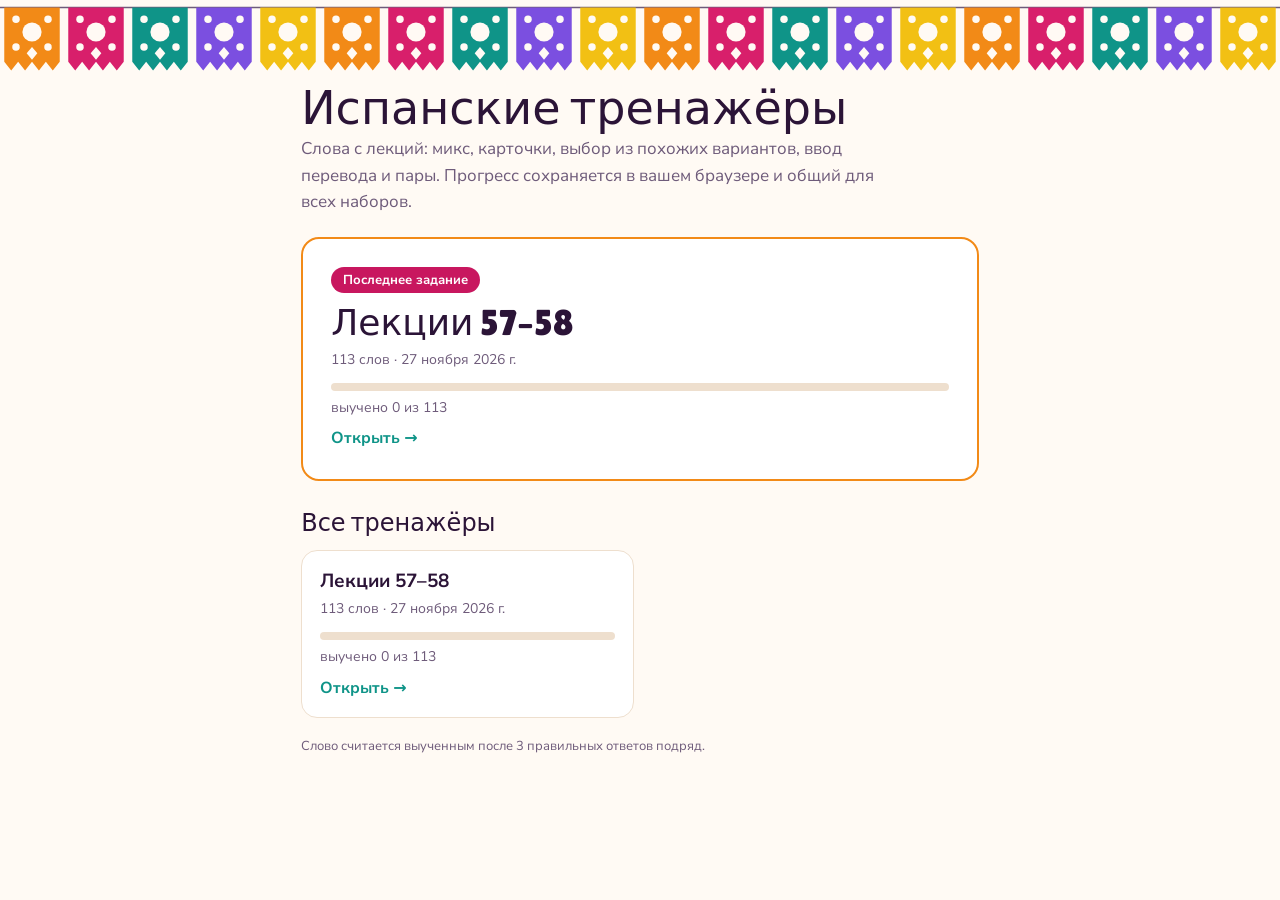
==== index.html @ 7459cb9e "Сайт тренажёров: список, движок, лекции 57–58 Co-Authored-By: Claude Opus 5.5 <noreply@anthropic.com" ====
<!DOCTYPE html>
<html lang="ru">
<head>
<meta charset="utf-8">
<meta name="viewport" content="width=device-width,initial-scale=1">
<title>Испанские тренажёры</title>
<link rel="preconnect" href="https://fonts.googleapis.com">
<link rel="preconnect" href="https://fonts.gstatic.com" crossorigin>
<link href="https://fonts.googleapis.com/css2?family=Lilita+One&family=Nunito+Sans:opsz,wght@6..12,400;6..12,700&display=swap" rel="stylesheet">
<link rel="stylesheet" href="assets/style.css">
</head>
<body>
<svg class="picado" id="pic" viewBox="0 0 1200 74" preserveAspectRatio="xMidYMin slice" aria-hidden="true"></svg>
<div class="wrap">
  <h1>Испанские тренажёры</h1>
  <p class="lead">Слова с лекций: микс, карточки, выбор из похожих вариантов, ввод перевода и пары. Прогресс сохраняется в вашем браузере и общий для всех наборов.</p>
  <div id="hero"></div>
  <h2>Все тренажёры</h2>
  <div class="grid" id="list"><p class="sub">Загружаю…</p></div>
  <p class="foot">Слово считается выученным после 3 правильных ответов подряд.</p>
</div>
<script src="assets/picado.js"></script>
<script>
{
const esc=s=>String(s).replace(/[&<>"']/g,c=>({"&":"&amp;","<":"&lt;",">":"&gt;",'"':"&quot;","'":"&#39;"}[c]));
let STATS={};try{STATS=JSON.parse(localStorage.getItem("espanol-stats")||"{}")||{}}catch(e){}
const fmt=d=>{try{return new Date(d+"T12:00:00").toLocaleDateString("ru-RU",{day:"numeric",month:"long",year:"numeric"})}catch(e){return d}};
const prog=(words,learned)=>`<div class="bar"><i style="width:${words?Math.round(learned/words*100):0}%"></i></div><div class="m">выучено ${learned} из ${words}</div>`;
const list=document.getElementById("list"),hero=document.getElementById("hero");
fetch("sets/index.json",{cache:"no-cache"}).then(r=>{if(!r.ok)throw 0;return r.json()}).then(async ix=>{
  const sets=[...ix.sets].sort((a,b)=>(b.date||"").localeCompare(a.date||""));
  const info=await Promise.all(sets.map(s=>fetch("sets/"+encodeURIComponent(s.id)+".txt",{cache:"no-cache"}).then(r=>r.ok?r.text():"").catch(()=>"").then(t=>{
    const es=t.trim()?t.trim().split("\n").map(l=>l.split("|")[0].trim()):[];
    return{...s,words:es.length,learned:es.filter(e=>(STATS[e]||{}).s>=3).length}})));
  const L=info.find(s=>s.id===ix.latest);
  if(L)hero.innerHTML=`<a class="hero" href="latest/"><span class="badge">Последнее задание</span><div class="t">${esc(L.title)}</div><div class="m">${L.words} слов${L.date?" · "+esc(fmt(L.date)):""}</div>${prog(L.words,L.learned)}<span class="go">Открыть →</span></a>`;
  list.innerHTML=info.map(s=>`<a class="card" href="trainer.html?set=${encodeURIComponent(s.id)}"><div class="t">${esc(s.title)}</div><div class="m">${s.words} слов${s.date?" · "+esc(fmt(s.date)):""}</div>${prog(s.words,s.learned)}<span class="go">Открыть →</span></a>`).join("")||`<p class="sub">Пока нет ни одного тренажёра.</p>`;
}).catch(()=>{list.innerHTML=`<p class="sub">Не удалось загрузить список. Обновите страницу.</p>`});
}
</script>
</body>
</html>
---- assets/style.css ----
/* Shared styles for the catalog and the trainer.
   VOICE: warm, playful study tool, like a friend quizzing you over coffee
   IDEA: a fiesta of papel picado (Coco and Día de Muertos run through these lessons)
   PICTURE: the working quiz card itself, under a strip of cut-paper flags
   COLOUR and TYPE: marigold lead, magenta support, teal accent; Lilita One + Nunito Sans
   LAYOUT: one centred column; title, mode chips, big quiz card; stacks naturally on phones */
:root{color-scheme:light dark;--bg:light-dark(#fffaf4,#160c28);--ink:light-dark(#2b1437,#f5edfb);--muted:light-dark(#6e5b7a,#b8a7cb);--card:light-dark(#ffffff,#221539);--line:light-dark(#eedfce,#3b2a5a);--mari:#f28a17;--mag:light-dark(#c8175f,#ff5c9d);--teal:#0f9488;--vio:#7b4fe0;--ok:light-dark(#08774f,#63d9a7);--okbg:light-dark(#e4f6ee,#123a2e);--bad:light-dark(#c3123e,#ff8aa5);--badbg:light-dark(#fde7ec,#3d1424)}
:root[data-theme=light]{color-scheme:light}:root[data-theme=dark]{color-scheme:dark}
*{box-sizing:border-box;min-width:0}
body{margin:0;background:var(--bg);color:var(--ink);font:16px/1.55 "Nunito Sans",system-ui,sans-serif;overflow-x:clip}
.picado{display:block;width:100%;height:74px}.picado .h{fill:var(--bg)}.picado .str{stroke:var(--muted);stroke-width:1.5;fill:none}
.wrap{max-width:780px;margin:0 auto;padding:4px max(4vw,16px) 48px}
h1{font:400 clamp(32px,6vw,46px)/1.05 "Lilita One",system-ui,sans-serif;margin:6px 0 4px;text-wrap:balance}
.sub{color:var(--muted);margin:0 0 16px}
.badge[hidden]{display:none}.badge{display:inline-block;background:var(--mag);color:#fff;font-size:13px;font-weight:700;padding:3px 12px;border-radius:999px}
.modes{display:flex;gap:8px;overflow-x:auto;padding:2px 2px 10px;margin:0 -2px 4px;scrollbar-width:thin}
.chip{flex:none;font:inherit;font-size:15px;font-weight:700;padding:9px 14px;min-height:44px;border-radius:999px;border:1.5px solid var(--line);background:var(--card);color:var(--ink);cursor:pointer}
.chip:hover{border-color:var(--mari)}.chip[aria-pressed=true]{background:var(--mari);border-color:var(--mari);color:#2b1300}
.desc{color:var(--muted);font-size:15px;margin:2px 0 14px;min-height:24px}
.stage{background:var(--card);border:1.5px solid var(--line);border-radius:18px;padding:clamp(18px,4vw,32px);min-height:360px}
.meta{display:flex;justify-content:space-between;align-items:center;gap:12px;flex-wrap:wrap;font-size:14px;color:var(--muted);margin-bottom:8px}
.bar{height:8px;border-radius:99px;background:var(--line);overflow:hidden;margin-bottom:18px}.bar i{display:block;height:100%;background:var(--teal);transition:width .3s}
.lbl{font-size:14px;font-weight:700;color:var(--mag)}
.prompt{font:400 clamp(28px,6vw,40px)/1.15 "Lilita One",system-ui,sans-serif;margin:8px 0 22px;display:flex;align-items:center;gap:12px;flex-wrap:wrap;overflow-wrap:anywhere}
.shake{animation:sh .35s}@keyframes sh{25%{transform:translateX(-6px)}75%{transform:translateX(6px)}}
.opts{display:grid;grid-template-columns:repeat(auto-fit,minmax(min(100%,240px),1fr));gap:10px}
.opt{display:flex;gap:10px;align-items:center;text-align:left;font:inherit;font-size:17px;padding:12px 14px;min-height:52px;border-radius:12px;border:1.5px solid var(--line);background:var(--bg);color:var(--ink);cursor:pointer;overflow-wrap:anywhere}
.opt:hover:not(:disabled){border-color:var(--mari)}.opt:disabled{cursor:default}
.opt kbd{flex:none;font:700 12px/1 "Nunito Sans",sans-serif;color:var(--muted);border:1px solid var(--line);border-radius:6px;padding:4px 6px}
.opt.ok{background:var(--okbg);border-color:var(--ok);color:var(--ok)}.opt.bad{background:var(--badbg);border-color:var(--bad);color:var(--bad)}
.opt.sel{border-color:var(--vio);box-shadow:inset 0 0 0 2px var(--vio)}.opt.done{opacity:.35}
input[type=text]{width:100%;font:inherit;font-size:18px;padding:12px 14px;min-height:52px;border-radius:12px;border:1.5px solid var(--line);background:var(--bg);color:var(--ink)}
input:focus-visible,button:focus-visible{outline:3px solid var(--vio);outline-offset:2px}
.acc{display:flex;gap:6px;flex-wrap:wrap;margin-top:8px}.acc button{font:inherit;font-size:17px;min-width:44px;min-height:40px;border-radius:10px;border:1.5px solid var(--line);background:var(--bg);color:var(--ink);cursor:pointer}
.row{display:flex;gap:10px;flex-wrap:wrap;align-items:center;margin-top:14px}
.btn{font:inherit;font-weight:700;font-size:16px;padding:10px 18px;min-height:46px;border-radius:12px;border:1.5px solid var(--line);background:var(--card);color:var(--ink);cursor:pointer}
.btn.main{background:var(--ink);color:var(--bg);border-color:var(--ink)}.btn:disabled{opacity:.5;cursor:default}
.link{font:inherit;font-size:14px;font-weight:700;background:none;border:0;color:var(--teal);cursor:pointer;padding:8px 0;min-height:44px}
.fb{margin-top:16px;font-size:17px;min-height:26px}.fb.ok{color:var(--ok)}.fb.bad{color:var(--bad)}.fb b{color:var(--ink)}
.note{display:block;color:var(--muted);font-size:14px;margin-top:2px}
.err{color:var(--bad);font-size:14px;min-height:20px;margin-top:6px}
.dots{display:inline-flex;gap:5px;align-items:center}.dots b{width:11px;height:11px;border-radius:50%;background:var(--line)}.dots b.on{background:var(--teal)}.dots b.now{background:var(--mari)}
.flash{display:grid;gap:8px;place-items:center;text-align:center;width:100%;min-height:220px;padding:20px;border-radius:16px;border:2px dashed var(--mari);background:var(--bg);color:var(--ink);font:inherit;cursor:pointer}
.flash .fw{font:400 clamp(28px,6vw,40px)/1.15 "Lilita One",sans-serif;overflow-wrap:anywhere}.flash .back{font-size:20px;color:var(--teal);font-weight:700}.flash .hint{font-size:14px;color:var(--muted)}
.pairs{display:grid;grid-template-columns:minmax(0,1fr) minmax(0,1fr);gap:10px;margin-top:12px}.pairs .col{display:grid;gap:10px;align-content:start}
.end{text-align:center;padding:30px 0}.end .big{font:400 clamp(26px,5vw,36px)/1.15 "Lilita One",sans-serif;text-wrap:balance}.end .row{justify-content:center}
table{width:100%;border-collapse:collapse;font-size:16px}td{padding:9px 6px;border-bottom:1px solid var(--line);vertical-align:middle}td:first-child{font-weight:700}
.foot{color:var(--muted);font-size:13px;margin-top:18px}
.sum{display:flex;gap:8px;flex-wrap:wrap;margin-bottom:12px}.tag{display:inline-block;font-size:13px;font-weight:700;padding:3px 10px;border-radius:999px;white-space:nowrap}.t-learned{background:var(--okbg);color:var(--ok)}.t-weak{background:var(--badbg);color:var(--bad)}.t-prog{background:light-dark(#fdebd3,#3a2810);color:light-dark(#8a4a00,#ffbf6b)}.t-new{background:var(--line);color:var(--muted)}td.st{text-align:right;white-space:nowrap}.cnt{display:block;font-size:12px;color:var(--muted);margin-top:2px}
@media(max-width:600px){td.st{white-space:normal}}
@media(max-width:600px){.pairs .opt{font-size:15px;padding:10px}.opt kbd{display:none}}
@media(prefers-reduced-motion:reduce){*{transition:none!important;animation:none!important}}
.back{display:inline-block;color:var(--teal);font-weight:700;text-decoration:none;padding:8px 0;margin-right:10px}.back:hover{text-decoration:underline}
.lead{font-size:17px;color:var(--muted);margin:0 0 22px;max-width:60ch}
.hero{display:block;text-decoration:none;color:var(--ink);background:var(--card);border:2px solid var(--mari);border-radius:18px;padding:clamp(18px,4vw,28px);margin-bottom:28px}
.hero:hover,.card:hover{border-color:var(--mag)}
.hero .t{font:400 clamp(26px,5vw,36px)/1.1 "Lilita One",system-ui,sans-serif;margin:10px 0 6px}
h2{font:400 24px/1.2 "Lilita One",system-ui,sans-serif;margin:0 0 12px}
.grid{display:grid;grid-template-columns:repeat(auto-fill,minmax(min(100%,260px),1fr));gap:12px}
.card{display:block;text-decoration:none;color:var(--ink);background:var(--card);border:1.5px solid var(--line);border-radius:16px;padding:16px 18px}
.card .t{font-size:19px;font-weight:700;margin-bottom:2px}.card .m,.hero .m{color:var(--muted);font-size:14px}
.card .bar,.hero .bar{margin:12px 0 6px}.go{display:inline-block;margin-top:8px;font-weight:700;color:var(--teal)}
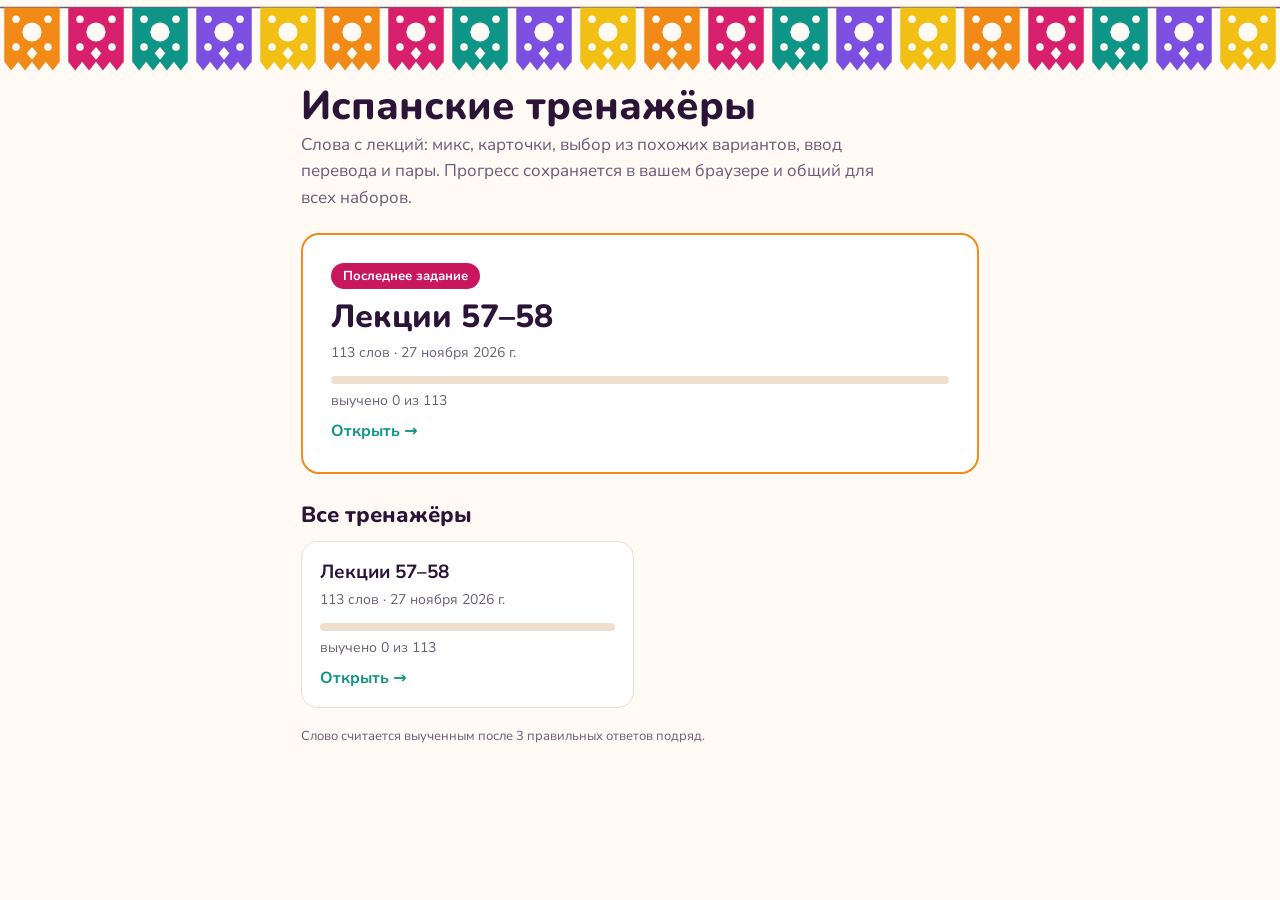
==== commit a3498d98: "Шрифт Nunito вместо Lilita One (кириллица), компактная вёрстка на телефоне Co-Authored-By: Claude Op" ====
--- a/index.html
+++ b/index.html
@@ -6,7 +6,7 @@
 <title>Испанские тренажёры</title>
 <link rel="preconnect" href="https://fonts.googleapis.com">
 <link rel="preconnect" href="https://fonts.gstatic.com" crossorigin>
-<link href="https://fonts.googleapis.com/css2?family=Lilita+One&family=Nunito+Sans:opsz,wght@6..12,400;6..12,700&display=swap" rel="stylesheet">
+<link href="https://fonts.googleapis.com/css2?family=Nunito:wght@700;800&family=Nunito+Sans:opsz,wght@6..12,400;6..12,700&display=swap" rel="stylesheet">
 <link rel="stylesheet" href="assets/style.css">
 </head>
 <body>
--- a/assets/style.css
+++ b/assets/style.css
@@ -2,7 +2,7 @@
    VOICE: warm, playful study tool, like a friend quizzing you over coffee
    IDEA: a fiesta of papel picado (Coco and Día de Muertos run through these lessons)
    PICTURE: the working quiz card itself, under a strip of cut-paper flags
-   COLOUR and TYPE: marigold lead, magenta support, teal accent; Lilita One + Nunito Sans
+   COLOUR and TYPE: marigold lead, magenta support, teal accent; Nunito + Nunito Sans
    LAYOUT: one centred column; title, mode chips, big quiz card; stacks naturally on phones */
 :root{color-scheme:light dark;--bg:light-dark(#fffaf4,#160c28);--ink:light-dark(#2b1437,#f5edfb);--muted:light-dark(#6e5b7a,#b8a7cb);--card:light-dark(#ffffff,#221539);--line:light-dark(#eedfce,#3b2a5a);--mari:#f28a17;--mag:light-dark(#c8175f,#ff5c9d);--teal:#0f9488;--vio:#7b4fe0;--ok:light-dark(#08774f,#63d9a7);--okbg:light-dark(#e4f6ee,#123a2e);--bad:light-dark(#c3123e,#ff8aa5);--badbg:light-dark(#fde7ec,#3d1424)}
 :root[data-theme=light]{color-scheme:light}:root[data-theme=dark]{color-scheme:dark}
@@ -10,7 +10,7 @@
 body{margin:0;background:var(--bg);color:var(--ink);font:16px/1.55 "Nunito Sans",system-ui,sans-serif;overflow-x:clip}
 .picado{display:block;width:100%;height:74px}.picado .h{fill:var(--bg)}.picado .str{stroke:var(--muted);stroke-width:1.5;fill:none}
 .wrap{max-width:780px;margin:0 auto;padding:4px max(4vw,16px) 48px}
-h1{font:400 clamp(32px,6vw,46px)/1.05 "Lilita One",system-ui,sans-serif;margin:6px 0 4px;text-wrap:balance}
+h1{font:800 clamp(28px,5vw,40px)/1.1 "Nunito",system-ui,sans-serif;margin:6px 0 4px;text-wrap:balance}
 .sub{color:var(--muted);margin:0 0 16px}
 .badge[hidden]{display:none}.badge{display:inline-block;background:var(--mag);color:#fff;font-size:13px;font-weight:700;padding:3px 12px;border-radius:999px}
 .modes{display:flex;gap:8px;overflow-x:auto;padding:2px 2px 10px;margin:0 -2px 4px;scrollbar-width:thin}
@@ -21,7 +21,7 @@
 .meta{display:flex;justify-content:space-between;align-items:center;gap:12px;flex-wrap:wrap;font-size:14px;color:var(--muted);margin-bottom:8px}
 .bar{height:8px;border-radius:99px;background:var(--line);overflow:hidden;margin-bottom:18px}.bar i{display:block;height:100%;background:var(--teal);transition:width .3s}
 .lbl{font-size:14px;font-weight:700;color:var(--mag)}
-.prompt{font:400 clamp(28px,6vw,40px)/1.15 "Lilita One",system-ui,sans-serif;margin:8px 0 22px;display:flex;align-items:center;gap:12px;flex-wrap:wrap;overflow-wrap:anywhere}
+.prompt{font:700 clamp(24px,5vw,34px)/1.2 "Nunito",system-ui,sans-serif;margin:8px 0 22px;display:flex;align-items:center;gap:12px;flex-wrap:wrap;overflow-wrap:anywhere}
 .shake{animation:sh .35s}@keyframes sh{25%{transform:translateX(-6px)}75%{transform:translateX(6px)}}
 .opts{display:grid;grid-template-columns:repeat(auto-fit,minmax(min(100%,240px),1fr));gap:10px}
 .opt{display:flex;gap:10px;align-items:center;text-align:left;font:inherit;font-size:17px;padding:12px 14px;min-height:52px;border-radius:12px;border:1.5px solid var(--line);background:var(--bg);color:var(--ink);cursor:pointer;overflow-wrap:anywhere}
@@ -41,9 +41,9 @@
 .err{color:var(--bad);font-size:14px;min-height:20px;margin-top:6px}
 .dots{display:inline-flex;gap:5px;align-items:center}.dots b{width:11px;height:11px;border-radius:50%;background:var(--line)}.dots b.on{background:var(--teal)}.dots b.now{background:var(--mari)}
 .flash{display:grid;gap:8px;place-items:center;text-align:center;width:100%;min-height:220px;padding:20px;border-radius:16px;border:2px dashed var(--mari);background:var(--bg);color:var(--ink);font:inherit;cursor:pointer}
-.flash .fw{font:400 clamp(28px,6vw,40px)/1.15 "Lilita One",sans-serif;overflow-wrap:anywhere}.flash .back{font-size:20px;color:var(--teal);font-weight:700}.flash .hint{font-size:14px;color:var(--muted)}
+.flash .fw{font:700 clamp(24px,5vw,34px)/1.2 "Nunito",sans-serif;overflow-wrap:anywhere}.flash .back{font-size:20px;color:var(--teal);font-weight:700}.flash .hint{font-size:14px;color:var(--muted)}
 .pairs{display:grid;grid-template-columns:minmax(0,1fr) minmax(0,1fr);gap:10px;margin-top:12px}.pairs .col{display:grid;gap:10px;align-content:start}
-.end{text-align:center;padding:30px 0}.end .big{font:400 clamp(26px,5vw,36px)/1.15 "Lilita One",sans-serif;text-wrap:balance}.end .row{justify-content:center}
+.end{text-align:center;padding:30px 0}.end .big{font:800 clamp(22px,4vw,30px)/1.2 "Nunito",sans-serif;text-wrap:balance}.end .row{justify-content:center}
 table{width:100%;border-collapse:collapse;font-size:16px}td{padding:9px 6px;border-bottom:1px solid var(--line);vertical-align:middle}td:first-child{font-weight:700}
 .foot{color:var(--muted);font-size:13px;margin-top:18px}
 .sum{display:flex;gap:8px;flex-wrap:wrap;margin-bottom:12px}.tag{display:inline-block;font-size:13px;font-weight:700;padding:3px 10px;border-radius:999px;white-space:nowrap}.t-learned{background:var(--okbg);color:var(--ok)}.t-weak{background:var(--badbg);color:var(--bad)}.t-prog{background:light-dark(#fdebd3,#3a2810);color:light-dark(#8a4a00,#ffbf6b)}.t-new{background:var(--line);color:var(--muted)}td.st{text-align:right;white-space:nowrap}.cnt{display:block;font-size:12px;color:var(--muted);margin-top:2px}
@@ -54,9 +54,23 @@
 .lead{font-size:17px;color:var(--muted);margin:0 0 22px;max-width:60ch}
 .hero{display:block;text-decoration:none;color:var(--ink);background:var(--card);border:2px solid var(--mari);border-radius:18px;padding:clamp(18px,4vw,28px);margin-bottom:28px}
 .hero:hover,.card:hover{border-color:var(--mag)}
-.hero .t{font:400 clamp(26px,5vw,36px)/1.1 "Lilita One",system-ui,sans-serif;margin:10px 0 6px}
-h2{font:400 24px/1.2 "Lilita One",system-ui,sans-serif;margin:0 0 12px}
+.hero .t{font:800 clamp(24px,4.5vw,32px)/1.15 "Nunito",system-ui,sans-serif;margin:10px 0 6px}
+h2{font:800 22px/1.2 "Nunito",system-ui,sans-serif;margin:0 0 12px}
 .grid{display:grid;grid-template-columns:repeat(auto-fill,minmax(min(100%,260px),1fr));gap:12px}
 .card{display:block;text-decoration:none;color:var(--ink);background:var(--card);border:1.5px solid var(--line);border-radius:16px;padding:16px 18px}
 .card .t{font-size:19px;font-weight:700;margin-bottom:2px}.card .m,.hero .m{color:var(--muted);font-size:14px}
 .card .bar,.hero .bar{margin:12px 0 6px}.go{display:inline-block;margin-top:8px;font-weight:700;color:var(--teal)}
+@media(max-width:600px){
+.picado{height:38px}.wrap{padding:2px 14px 28px}
+h1{margin:2px 0 2px;font-size:24px}.sub{font-size:13px;margin:0 0 8px;line-height:1.4}.back{padding:4px 0}
+.modes{gap:6px;padding-bottom:6px;margin-bottom:2px}.chip{font-size:14px;padding:6px 12px;min-height:40px}
+.desc{font-size:13px;line-height:1.4;margin:0 0 10px;display:-webkit-box;-webkit-line-clamp:2;-webkit-box-orient:vertical;overflow:hidden}
+.stage{padding:14px;min-height:0;border-radius:14px}.meta{font-size:13px;margin-bottom:6px}.bar{height:6px;margin-bottom:12px}
+.prompt{margin:4px 0 12px;font-size:clamp(21px,6vw,26px)}.lbl{font-size:13px}
+.opts{gap:8px;grid-template-columns:minmax(0,1fr) minmax(0,1fr)}.opt{font-size:15px;padding:8px 10px;min-height:46px}
+input[type=text]{min-height:46px;padding:10px 12px}.acc{gap:4px;margin-top:6px}.acc button{min-width:32px;min-height:34px;font-size:16px;padding:0}
+.err{min-height:0}.row{margin-top:10px;gap:8px}.btn{min-height:44px;padding:9px 16px}
+.fb{margin-top:10px;font-size:16px;min-height:0}.note{font-size:13px}
+.flash{min-height:150px;padding:14px}.end{padding:16px 0}.foot{font-size:12px;margin-top:12px}
+.hero{padding:16px;margin-bottom:20px}.pairs{gap:8px;margin-top:8px}.pairs .col{gap:8px}.pairs .opt{min-height:42px;padding:8px}.lead{font-size:15px;margin-bottom:16px}
+}
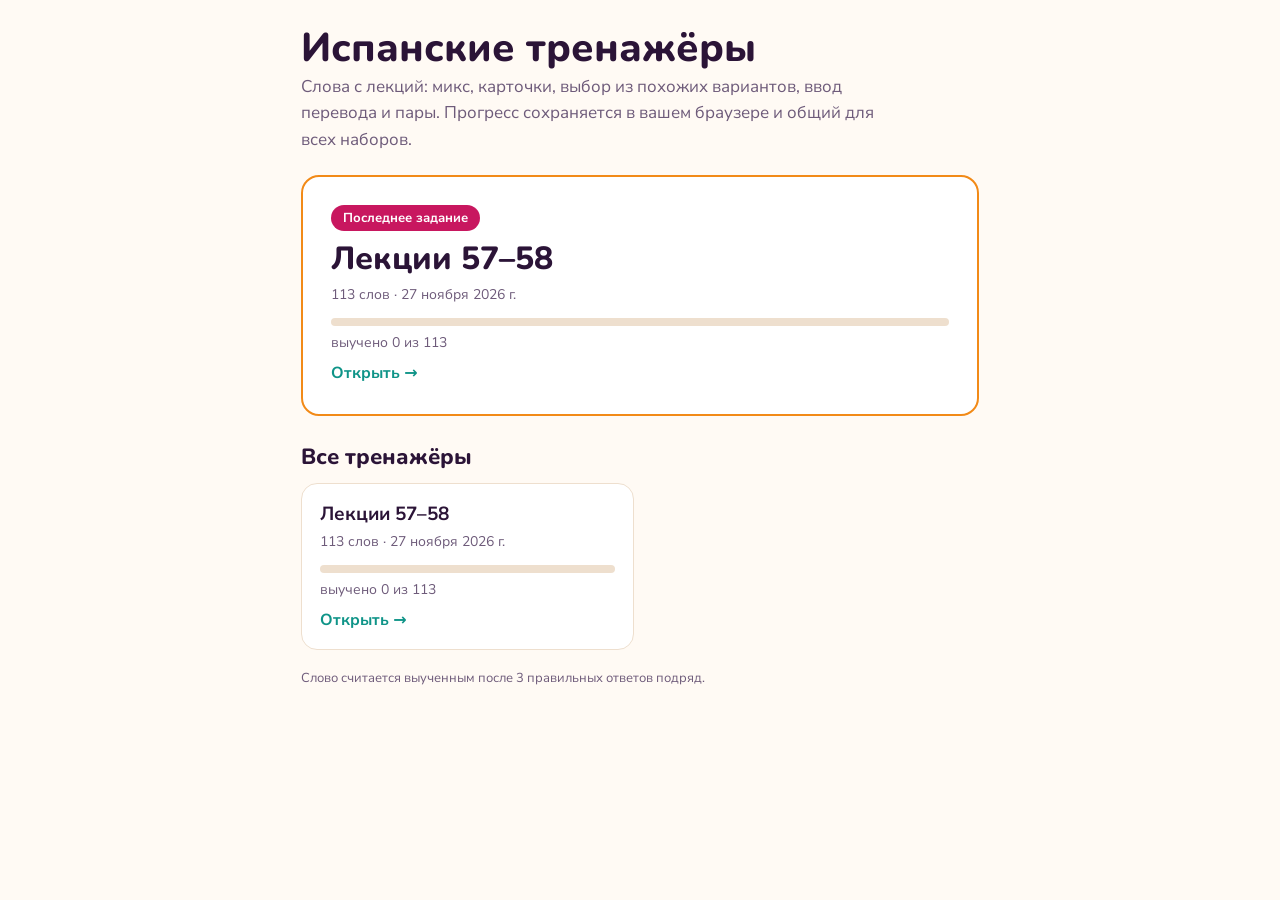
==== commit 7305c788: "Убрал флажки сверху; на телефоне задание сразу под ссылкой «Все тренажёры» Co-Authored-By: Claude Op" ====
--- a/index.html
+++ b/index.html
@@ -7,10 +7,9 @@
 <link rel="preconnect" href="https://fonts.googleapis.com">
 <link rel="preconnect" href="https://fonts.gstatic.com" crossorigin>
 <link href="https://fonts.googleapis.com/css2?family=Nunito:wght@700;800&family=Nunito+Sans:opsz,wght@6..12,400;6..12,700&display=swap" rel="stylesheet">
-<link rel="stylesheet" href="assets/style.css">
+<link rel="stylesheet" href="assets/style.css?v=4">
 </head>
 <body>
-<svg class="picado" id="pic" viewBox="0 0 1200 74" preserveAspectRatio="xMidYMin slice" aria-hidden="true"></svg>
 <div class="wrap">
   <h1>Испанские тренажёры</h1>
   <p class="lead">Слова с лекций: микс, карточки, выбор из похожих вариантов, ввод перевода и пары. Прогресс сохраняется в вашем браузере и общий для всех наборов.</p>
@@ -19,7 +18,6 @@
   <div class="grid" id="list"><p class="sub">Загружаю…</p></div>
   <p class="foot">Слово считается выученным после 3 правильных ответов подряд.</p>
 </div>
-<script src="assets/picado.js"></script>
 <script>
 {
 const esc=s=>String(s).replace(/[&<>"']/g,c=>({"&":"&amp;","<":"&lt;",">":"&gt;",'"':"&quot;","'":"&#39;"}[c]));
--- a/assets/style.css
+++ b/assets/style.css
@@ -1,6 +1,6 @@
 /* Shared styles for the catalog and the trainer.
    VOICE: warm, playful study tool, like a friend quizzing you over coffee
-   IDEA: a fiesta of papel picado (Coco and Día de Muertos run through these lessons)
+   IDEA: a calm study card, nothing above it on phones but the way back
    PICTURE: the working quiz card itself, under a strip of cut-paper flags
    COLOUR and TYPE: marigold lead, magenta support, teal accent; Nunito + Nunito Sans
    LAYOUT: one centred column; title, mode chips, big quiz card; stacks naturally on phones */
@@ -8,8 +8,7 @@
 :root[data-theme=light]{color-scheme:light}:root[data-theme=dark]{color-scheme:dark}
 *{box-sizing:border-box;min-width:0}
 body{margin:0;background:var(--bg);color:var(--ink);font:16px/1.55 "Nunito Sans",system-ui,sans-serif;overflow-x:clip}
-.picado{display:block;width:100%;height:74px}.picado .h{fill:var(--bg)}.picado .str{stroke:var(--muted);stroke-width:1.5;fill:none}
-.wrap{max-width:780px;margin:0 auto;padding:4px max(4vw,16px) 48px}
+.wrap{max-width:780px;margin:0 auto;padding:20px max(4vw,16px) 48px}
 h1{font:800 clamp(28px,5vw,40px)/1.1 "Nunito",system-ui,sans-serif;margin:6px 0 4px;text-wrap:balance}
 .sub{color:var(--muted);margin:0 0 16px}
 .badge[hidden]{display:none}.badge{display:inline-block;background:var(--mag);color:#fff;font-size:13px;font-weight:700;padding:3px 12px;border-radius:999px}
@@ -61,7 +60,7 @@
 .card .t{font-size:19px;font-weight:700;margin-bottom:2px}.card .m,.hero .m{color:var(--muted);font-size:14px}
 .card .bar,.hero .bar{margin:12px 0 6px}.go{display:inline-block;margin-top:8px;font-weight:700;color:var(--teal)}
 @media(max-width:600px){
-.picado{height:38px}.wrap{padding:2px 14px 28px}
+.wrap{padding:2px 14px 28px}
 h1{margin:2px 0 2px;font-size:24px}.sub{font-size:13px;margin:0 0 8px;line-height:1.4}.back{padding:4px 0}
 .modes{gap:6px;padding-bottom:6px;margin-bottom:2px}.chip{font-size:14px;padding:6px 12px;min-height:40px}
 .desc{font-size:13px;line-height:1.4;margin:0 0 10px;display:-webkit-box;-webkit-line-clamp:2;-webkit-box-orient:vertical;overflow:hidden}
@@ -74,3 +73,8 @@
 .flash{min-height:150px;padding:14px}.end{padding:16px 0}.foot{font-size:12px;margin-top:12px}
 .hero{padding:16px;margin-bottom:20px}.pairs{gap:8px;margin-top:8px}.pairs .col{gap:8px}.pairs .opt{min-height:42px;padding:8px}.lead{font-size:15px;margin-bottom:16px}
 }
+@media(max-width:600px){
+.wrap{display:flex;flex-direction:column;padding-top:4px}
+.wrap>.back{order:-2;align-self:flex-start}.wrap>.stage{order:-1;margin-bottom:18px}
+.wrap>.badge{align-self:flex-start;margin-bottom:4px}
+}
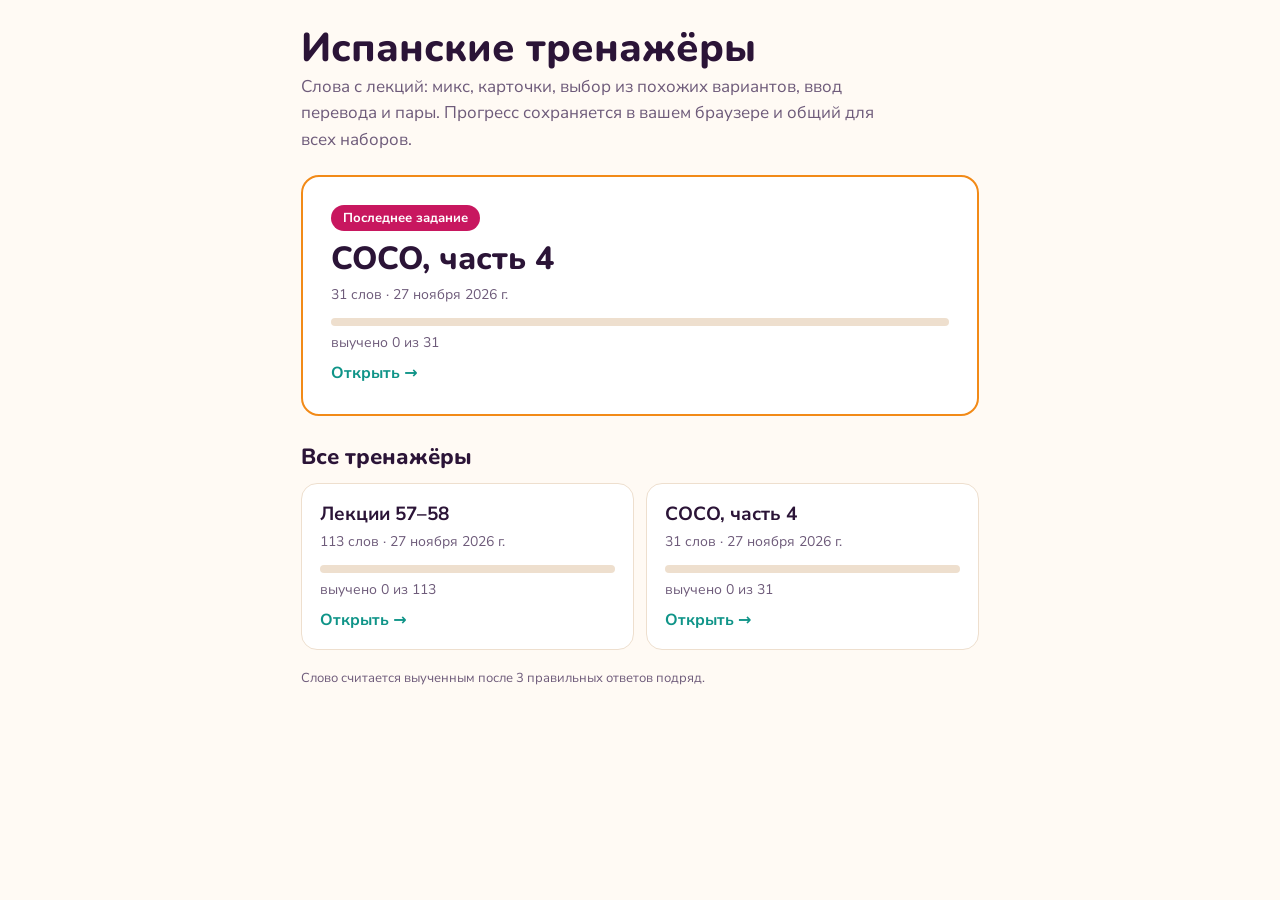
==== commit f6084437: "Ответ по центру кнопки по вертикали, фавиконка ñ, тоньше рамка фокуса Co-Authored-By: Claude Opus 5." ====
--- a/index.html
+++ b/index.html
@@ -7,7 +7,11 @@
 <link rel="preconnect" href="https://fonts.googleapis.com">
 <link rel="preconnect" href="https://fonts.gstatic.com" crossorigin>
 <link href="https://fonts.googleapis.com/css2?family=Nunito:wght@700;800&family=Nunito+Sans:opsz,wght@6..12,400;6..12,700&display=swap" rel="stylesheet">
-<link rel="stylesheet" href="assets/style.css?v=4">
+<link rel="icon" href="assets/favicon.svg" type="image/svg+xml">
+<link rel="icon" href="assets/favicon-32.png" sizes="32x32" type="image/png">
+<link rel="apple-touch-icon" href="assets/apple-touch-icon.png">
+<meta name="theme-color" content="#f28a17">
+<link rel="stylesheet" href="assets/style.css?v=7">
 </head>
 <body>
 <div class="wrap">
--- a/assets/style.css
+++ b/assets/style.css
@@ -27,9 +27,9 @@
 .opt:hover:not(:disabled){border-color:var(--mari)}.opt:disabled{cursor:default}
 .opt kbd{flex:none;font:700 12px/1 "Nunito Sans",sans-serif;color:var(--muted);border:1px solid var(--line);border-radius:6px;padding:4px 6px}
 .opt.ok{background:var(--okbg);border-color:var(--ok);color:var(--ok)}.opt.bad{background:var(--badbg);border-color:var(--bad);color:var(--bad)}
-.opt.sel{border-color:var(--vio);box-shadow:inset 0 0 0 2px var(--vio)}.opt.done{opacity:.35}
+.opt.sel{border-color:var(--vio);box-shadow:inset 0 0 0 2px var(--vio);background:light-dark(#efe9fd,#2d2150);font-weight:700}.opt.done{opacity:.35}
 input[type=text]{width:100%;font:inherit;font-size:18px;padding:12px 14px;min-height:52px;border-radius:12px;border:1.5px solid var(--line);background:var(--bg);color:var(--ink)}
-input:focus-visible,button:focus-visible{outline:3px solid var(--vio);outline-offset:2px}
+input:focus-visible,button:focus-visible{outline:2px solid var(--vio);outline-offset:2px}
 .acc{display:flex;gap:6px;flex-wrap:wrap;margin-top:8px}.acc button{font:inherit;font-size:17px;min-width:44px;min-height:40px;border-radius:10px;border:1.5px solid var(--line);background:var(--bg);color:var(--ink);cursor:pointer}
 .row{display:flex;gap:10px;flex-wrap:wrap;align-items:center;margin-top:14px}
 .btn{font:inherit;font-weight:700;font-size:16px;padding:10px 18px;min-height:46px;border-radius:12px;border:1.5px solid var(--line);background:var(--card);color:var(--ink);cursor:pointer}
@@ -78,3 +78,6 @@
 .wrap>.back{order:-2;align-self:flex-start}.wrap>.stage{order:-1;margin-bottom:18px}
 .wrap>.badge{align-self:flex-start;margin-bottom:4px}
 }
+.act{display:flex;align-items:flex-start;flex-wrap:wrap;gap:10px 16px;margin-top:16px}.act .btns{display:flex;gap:8px;flex:none}
+.act .btn.main{min-width:140px}.act .fb{flex:1 1 180px;margin:0;min-height:46px;line-height:1.35;display:flex;align-items:center}.fb.hint{color:var(--muted);font-size:15px}
+@media(max-width:600px){.act{margin-top:12px;gap:8px 12px}.act .btn.main{min-width:120px}.act .fb{font-size:15px;min-height:44px}}
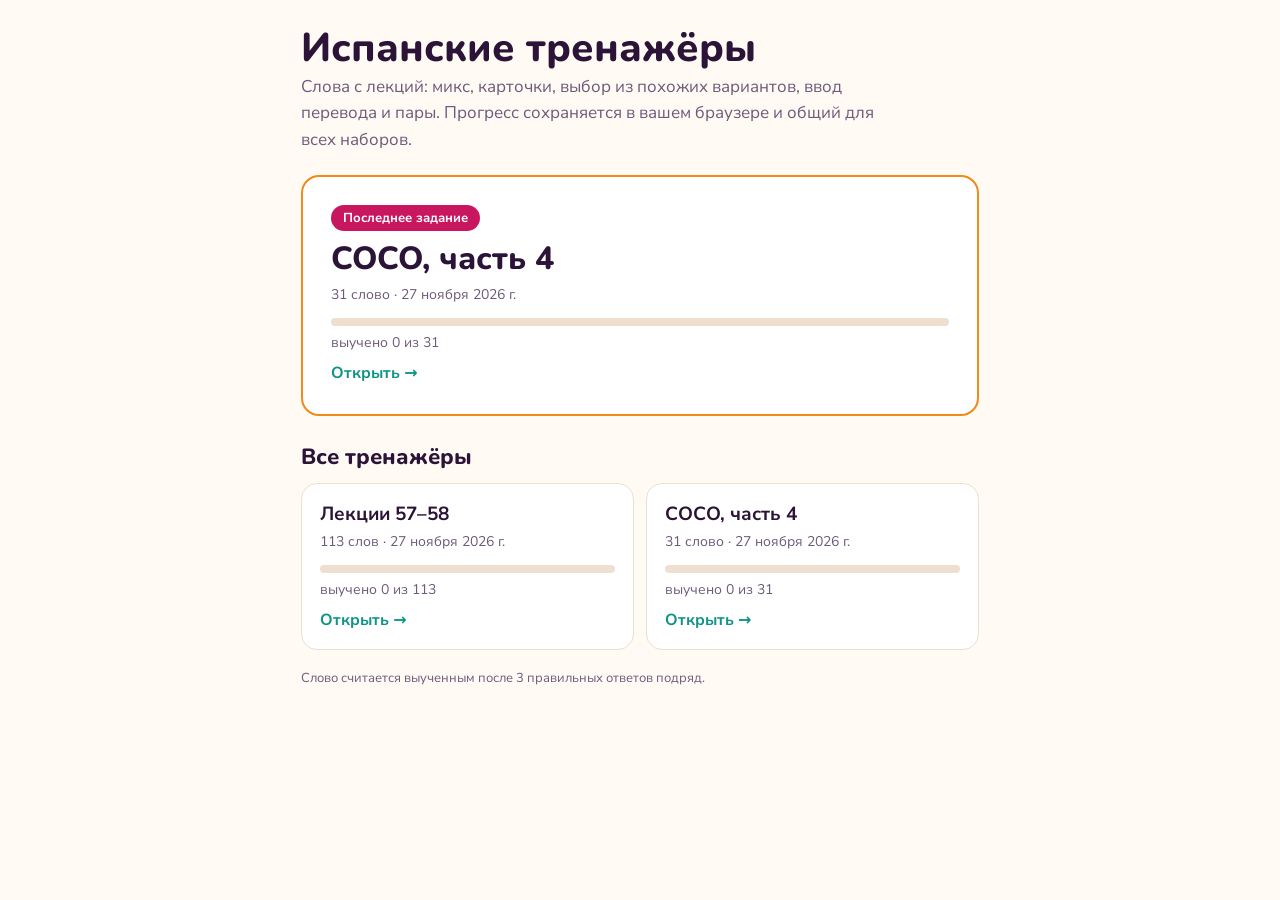
==== commit 9d665077: "Склонение: 31 слово, 113 слов Co-Authored-By: Claude Opus 5.5 <noreply@anthropic.com> Claude-Session" ====
--- a/index.html
+++ b/index.html
@@ -24,6 +24,7 @@
 </div>
 <script>
 {
+const plural=(n,a,b,c)=>{const m=n%10,h=n%100;return m===1&&h!==11?a:m>=2&&m<=4&&(h<12||h>14)?b:c};
 const esc=s=>String(s).replace(/[&<>"']/g,c=>({"&":"&amp;","<":"&lt;",">":"&gt;",'"':"&quot;","'":"&#39;"}[c]));
 let STATS={};try{STATS=JSON.parse(localStorage.getItem("espanol-stats")||"{}")||{}}catch(e){}
 const fmt=d=>{try{return new Date(d+"T12:00:00").toLocaleDateString("ru-RU",{day:"numeric",month:"long",year:"numeric"})}catch(e){return d}};
@@ -35,8 +36,8 @@
     const es=t.trim()?t.trim().split("\n").map(l=>l.split("|")[0].trim()):[];
     return{...s,words:es.length,learned:es.filter(e=>(STATS[e]||{}).s>=3).length}})));
   const L=info.find(s=>s.id===ix.latest);
-  if(L)hero.innerHTML=`<a class="hero" href="latest/"><span class="badge">Последнее задание</span><div class="t">${esc(L.title)}</div><div class="m">${L.words} слов${L.date?" · "+esc(fmt(L.date)):""}</div>${prog(L.words,L.learned)}<span class="go">Открыть →</span></a>`;
-  list.innerHTML=info.map(s=>`<a class="card" href="trainer.html?set=${encodeURIComponent(s.id)}"><div class="t">${esc(s.title)}</div><div class="m">${s.words} слов${s.date?" · "+esc(fmt(s.date)):""}</div>${prog(s.words,s.learned)}<span class="go">Открыть →</span></a>`).join("")||`<p class="sub">Пока нет ни одного тренажёра.</p>`;
+  if(L)hero.innerHTML=`<a class="hero" href="latest/"><span class="badge">Последнее задание</span><div class="t">${esc(L.title)}</div><div class="m">${L.words} ${plural(L.words,"слово","слова","слов")}${L.date?" · "+esc(fmt(L.date)):""}</div>${prog(L.words,L.learned)}<span class="go">Открыть →</span></a>`;
+  list.innerHTML=info.map(s=>`<a class="card" href="trainer.html?set=${encodeURIComponent(s.id)}"><div class="t">${esc(s.title)}</div><div class="m">${s.words} ${plural(s.words,"слово","слова","слов")}${s.date?" · "+esc(fmt(s.date)):""}</div>${prog(s.words,s.learned)}<span class="go">Открыть →</span></a>`).join("")||`<p class="sub">Пока нет ни одного тренажёра.</p>`;
 }).catch(()=>{list.innerHTML=`<p class="sub">Не удалось загрузить список. Обновите страницу.</p>`});
 }
 </script>
